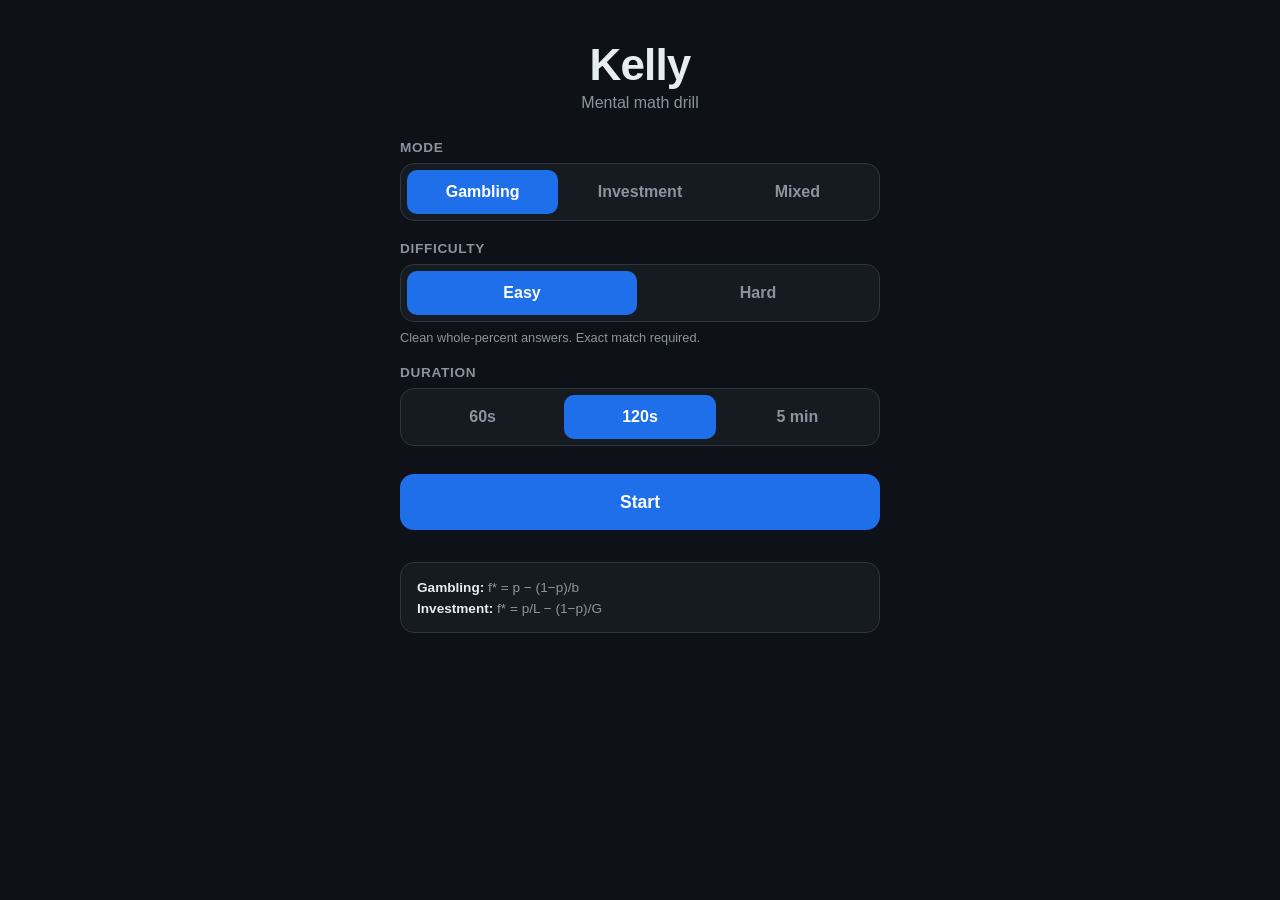
==== index.html @ 39ecc137 "kelly v1 done" ====
<!DOCTYPE html>
<html lang="en">
<head>
<meta charset="utf-8" />
<meta name="viewport" content="width=device-width, initial-scale=1, viewport-fit=cover" />
<meta name="theme-color" content="#0e1117" />
<meta name="apple-mobile-web-app-capable" content="yes" />
<meta name="apple-mobile-web-app-status-bar-style" content="black-translucent" />
<meta name="apple-mobile-web-app-title" content="Kelly" />
<title>Kelly</title>
<link rel="manifest" href="manifest.webmanifest" />
<link rel="icon" type="image/svg+xml" href="icons/icon.svg" />
<link rel="apple-touch-icon" href="icons/icon-180.png" />
<link rel="stylesheet" href="style.css" />
</head>
<body>

<main id="app">

  <!-- ============== SETTINGS SCREEN ============== -->
  <section class="screen" data-screen="settings">
    <header class="brand">
      <h1>Kelly</h1>
      <p class="tagline">Mental math drill</p>
    </header>

    <div class="setting">
      <label>Mode</label>
      <div class="seg" data-key="mode">
        <button data-val="gambling">Gambling</button>
        <button data-val="investment">Investment</button>
        <button data-val="mixed">Mixed</button>
      </div>
    </div>

    <div class="setting">
      <label>Difficulty</label>
      <div class="seg" data-key="difficulty">
        <button data-val="easy">Easy</button>
        <button data-val="hard">Hard</button>
      </div>
      <p class="hint" id="diffHint"></p>
    </div>

    <div class="setting">
      <label>Duration</label>
      <div class="seg" data-key="duration">
        <button data-val="60">60s</button>
        <button data-val="120">120s</button>
        <button data-val="300">5 min</button>
      </div>
    </div>

    <button class="btn-primary" id="startBtn">Start</button>

    <section class="history" id="history" hidden>
      <h2>Recent</h2>
      <ul id="historyList"></ul>
      <p class="best" id="best"></p>
    </section>

    <p class="formula-ref">
      <strong>Gambling:</strong> f* = p − (1−p)/b<br />
      <strong>Investment:</strong> f* = p/L − (1−p)/G
    </p>
  </section>

  <!-- ============== GAME SCREEN ============== -->
  <section class="screen" data-screen="game" hidden>
    <header class="hud">
      <div class="hud-cell">
        <span class="hud-label">Time</span>
        <span class="hud-value" id="timer">--</span>
      </div>
      <div class="hud-cell">
        <span class="hud-label">Score</span>
        <span class="hud-value" id="score">0</span>
      </div>
    </header>

    <div class="question">
      <div class="qtitle" id="qTitle">—</div>
      <div class="qlines" id="qLines"></div>
      <div class="qprompt">Kelly fraction (%)</div>
      <input
        type="text"
        inputmode="numeric"
        pattern="[0-9]*"
        autocomplete="off"
        autocorrect="off"
        spellcheck="false"
        id="answer"
        class="answer"
        aria-label="Answer in percent"
      />
      <div class="feedback" id="feedback">&nbsp;</div>
    </div>

    <div class="game-actions">
      <button class="btn-secondary" id="skipBtn">Skip</button>
      <button class="btn-secondary" id="quitBtn">Quit</button>
    </div>
  </section>

  <!-- ============== RESULTS SCREEN ============== -->
  <section class="screen" data-screen="results" hidden>
    <header class="brand">
      <h1>Time's up</h1>
    </header>

    <div class="result-card">
      <div class="big-number" id="finalScore">0</div>
      <div class="result-detail">
        <span id="finalAccuracy">—</span> accuracy
      </div>
      <div class="result-detail" id="finalBest"></div>
    </div>

    <button class="btn-primary" id="playAgainBtn">Play again</button>
    <button class="btn-secondary wide" id="backToSettingsBtn">Change settings</button>
  </section>

</main>

<script type="module" src="app.js"></script>
</body>
</html>
---- style.css ----
:root {
  --bg: #0e1117;
  --bg-card: #161b22;
  --bg-elev: #1f262f;
  --fg: #e6edf3;
  --fg-dim: #8b949e;
  --accent: #58a6ff;
  --accent-strong: #1f6feb;
  --good: #3fb950;
  --bad: #f85149;
  --border: #30363d;
  --radius: 14px;
  --tap: 56px;
}

* { box-sizing: border-box; }

html, body {
  margin: 0;
  padding: 0;
  background: var(--bg);
  color: var(--fg);
  font-family: -apple-system, BlinkMacSystemFont, "SF Pro Text", "Segoe UI", Roboto, sans-serif;
  -webkit-tap-highlight-color: transparent;
  overscroll-behavior: contain;
}

body {
  min-height: 100vh;
  min-height: 100dvh;
  padding: env(safe-area-inset-top) env(safe-area-inset-right) env(safe-area-inset-bottom) env(safe-area-inset-left);
}

#app {
  max-width: 520px;
  margin: 0 auto;
  padding: 1.25rem 1.25rem 2rem;
}

[hidden] { display: none !important; }

/* ============== Brand / headers ============== */

.brand { text-align: center; margin: 1.25rem 0 1.75rem; }
.brand h1 {
  font-size: clamp(2rem, 8vw, 2.75rem);
  margin: 0;
  letter-spacing: -0.02em;
  font-weight: 700;
}
.brand .tagline { color: var(--fg-dim); margin: 0.25rem 0 0; }

/* ============== Settings ============== */

.setting { margin: 0 0 1.25rem; }
.setting > label {
  display: block;
  font-size: 0.85rem;
  font-weight: 600;
  color: var(--fg-dim);
  text-transform: uppercase;
  letter-spacing: 0.05em;
  margin-bottom: 0.5rem;
}

.seg {
  display: grid;
  grid-auto-flow: column;
  grid-auto-columns: 1fr;
  gap: 6px;
  background: var(--bg-card);
  border: 1px solid var(--border);
  border-radius: var(--radius);
  padding: 6px;
}
.seg button {
  appearance: none;
  -webkit-appearance: none;
  border: 0;
  background: transparent;
  color: var(--fg-dim);
  font: inherit;
  font-weight: 600;
  height: 44px;
  border-radius: 10px;
  cursor: pointer;
  transition: background 0.12s, color 0.12s;
}
.seg button[aria-pressed="true"] {
  background: var(--accent-strong);
  color: white;
}
.seg button:not([aria-pressed="true"]):hover { color: var(--fg); }

.hint {
  font-size: 0.8rem;
  color: var(--fg-dim);
  margin: 0.5rem 0 0;
}

/* ============== Buttons ============== */

.btn-primary, .btn-secondary {
  appearance: none;
  -webkit-appearance: none;
  border: 0;
  font: inherit;
  font-weight: 600;
  height: var(--tap);
  border-radius: var(--radius);
  cursor: pointer;
  width: 100%;
  margin-top: 0.5rem;
  transition: filter 0.12s, transform 0.05s;
}
.btn-primary {
  background: var(--accent-strong);
  color: white;
  font-size: 1.1rem;
}
.btn-primary:active { transform: scale(0.99); filter: brightness(1.1); }

.btn-secondary {
  background: var(--bg-elev);
  color: var(--fg);
  border: 1px solid var(--border);
}
.btn-secondary.wide { width: 100%; }
.btn-secondary:active { background: var(--bg-card); }

/* ============== History ============== */

.history { margin-top: 2rem; }
.history h2 {
  font-size: 0.85rem;
  text-transform: uppercase;
  letter-spacing: 0.05em;
  color: var(--fg-dim);
  margin: 0 0 0.5rem;
}
.history ul { list-style: none; padding: 0; margin: 0; }
.history li {
  display: flex;
  justify-content: space-between;
  padding: 0.55rem 0.75rem;
  border-bottom: 1px solid var(--border);
  font-variant-numeric: tabular-nums;
}
.history .best {
  color: var(--good);
  font-weight: 600;
  margin-top: 0.75rem;
  font-size: 0.95rem;
}

.formula-ref {
  margin-top: 2rem;
  padding: 0.85rem 1rem;
  background: var(--bg-card);
  border: 1px solid var(--border);
  border-radius: var(--radius);
  font-size: 0.85rem;
  line-height: 1.55;
  color: var(--fg-dim);
  font-variant-numeric: tabular-nums;
}
.formula-ref strong { color: var(--fg); }

/* ============== Game screen ============== */

.hud {
  display: flex;
  justify-content: space-between;
  background: var(--bg-card);
  border: 1px solid var(--border);
  border-radius: var(--radius);
  padding: 0.75rem 1rem;
  margin-bottom: 1.25rem;
}
.hud-cell { display: flex; flex-direction: column; }
.hud-label {
  font-size: 0.7rem;
  text-transform: uppercase;
  letter-spacing: 0.06em;
  color: var(--fg-dim);
  font-weight: 600;
}
.hud-value {
  font-size: 1.6rem;
  font-weight: 700;
  font-variant-numeric: tabular-nums;
  letter-spacing: -0.02em;
}
.hud-value.warn { color: var(--bad); }

.question {
  background: var(--bg-card);
  border: 1px solid var(--border);
  border-radius: var(--radius);
  padding: 1.5rem 1.25rem;
  text-align: center;
  margin-bottom: 1.25rem;
}
.qtitle {
  font-size: 0.8rem;
  font-weight: 600;
  text-transform: uppercase;
  letter-spacing: 0.06em;
  color: var(--fg-dim);
  margin-bottom: 0.85rem;
}
.qlines {
  font-size: clamp(1.15rem, 5vw, 1.5rem);
  font-weight: 500;
  line-height: 1.6;
  margin-bottom: 1.5rem;
  font-variant-numeric: tabular-nums;
}
.qlines > div { padding: 2px 0; }

.qprompt {
  font-size: 0.85rem;
  color: var(--fg-dim);
  margin-bottom: 0.5rem;
}

.answer {
  appearance: none;
  -webkit-appearance: none;
  border: 0;
  background: var(--bg-elev);
  color: var(--fg);
  text-align: center;
  width: 100%;
  height: 72px;
  border-radius: var(--radius);
  font-size: 2rem;
  font-weight: 700;
  font-variant-numeric: tabular-nums;
  outline: 2px solid transparent;
  transition: outline-color 0.1s;
}
.answer:focus { outline-color: var(--accent); }
.answer.flash-good { outline-color: var(--good); }
.answer.flash-bad { outline-color: var(--bad); }

.feedback {
  height: 1.4em;
  font-size: 0.9rem;
  color: var(--fg-dim);
  margin-top: 0.5rem;
}

.game-actions {
  display: grid;
  grid-template-columns: 1fr 1fr;
  gap: 0.5rem;
}
.game-actions .btn-secondary { margin-top: 0; }

/* ============== Results ============== */

.result-card {
  background: var(--bg-card);
  border: 1px solid var(--border);
  border-radius: var(--radius);
  padding: 2rem 1.25rem;
  text-align: center;
  margin-bottom: 1.25rem;
}
.big-number {
  font-size: clamp(4rem, 18vw, 6rem);
  font-weight: 800;
  letter-spacing: -0.04em;
  line-height: 1;
  font-variant-numeric: tabular-nums;
  color: var(--fg);
}
.result-detail {
  margin-top: 0.75rem;
  color: var(--fg-dim);
  font-size: 1rem;
}
.result-detail#finalBest { color: var(--good); font-weight: 600; }
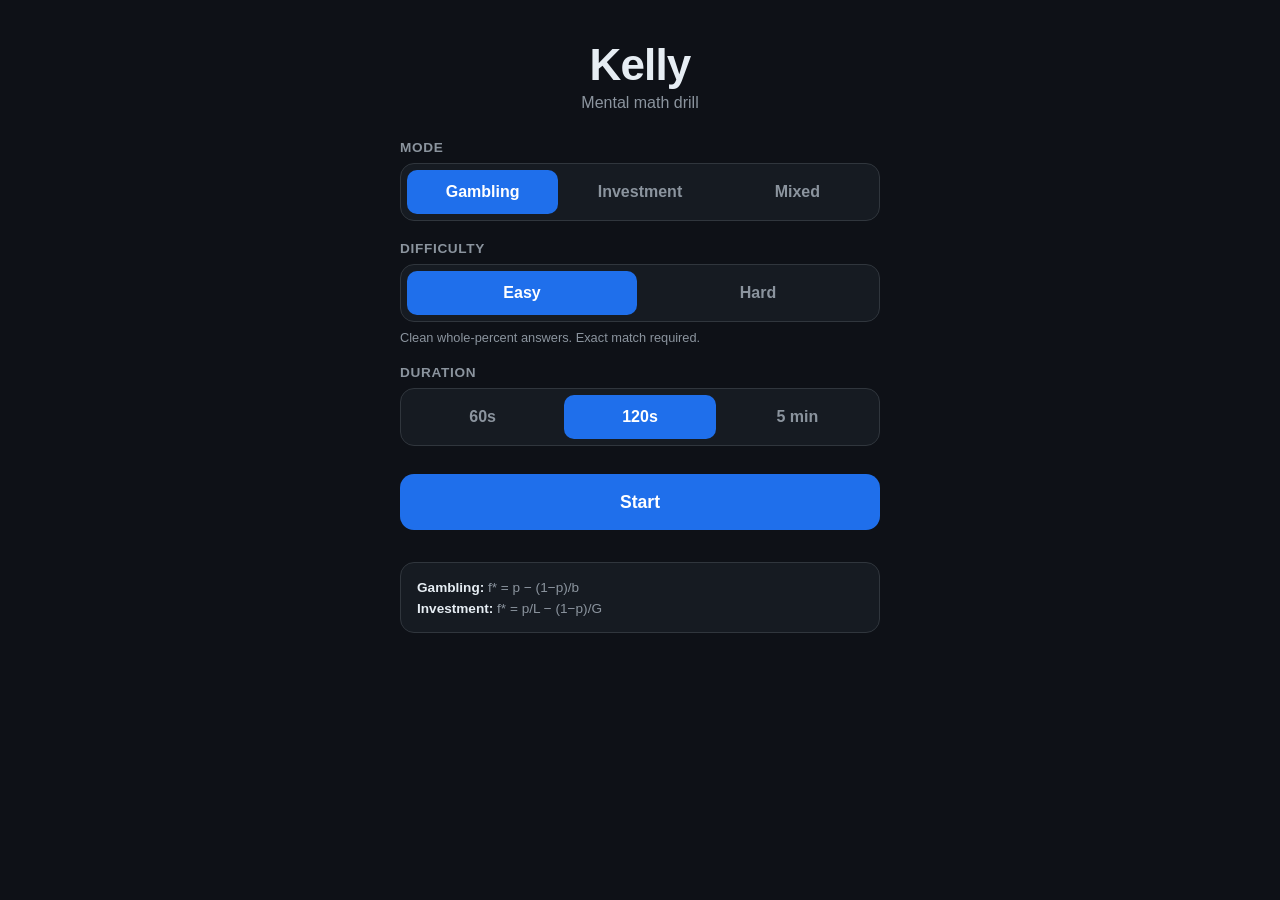
==== commit 17a422e5: "Replace Skip with Solutions button Solutions reveals the worked Kelly-formula derivation under the q" ====
--- a/index.html
+++ b/index.html
@@ -94,10 +94,11 @@
         aria-label="Answer in percent"
       />
       <div class="feedback" id="feedback">&nbsp;</div>
+      <pre class="solution" id="solution" hidden></pre>
     </div>
 
     <div class="game-actions">
-      <button class="btn-secondary" id="skipBtn">Skip</button>
+      <button class="btn-secondary" id="solutionsBtn">Solutions</button>
       <button class="btn-secondary" id="quitBtn">Quit</button>
     </div>
   </section>
--- a/style.css
+++ b/style.css
@@ -251,6 +251,21 @@
   margin-top: 0.5rem;
 }
 
+.solution {
+  text-align: left;
+  margin: 1rem 0 0;
+  padding: 0.85rem 1rem;
+  background: var(--bg-elev);
+  border: 1px solid var(--border);
+  border-radius: var(--radius);
+  font-family: ui-monospace, SFMono-Regular, Menlo, Consolas, monospace;
+  font-size: 0.95rem;
+  line-height: 1.55;
+  color: var(--fg);
+  white-space: pre;
+  overflow-x: auto;
+}
+
 .game-actions {
   display: grid;
   grid-template-columns: 1fr 1fr;
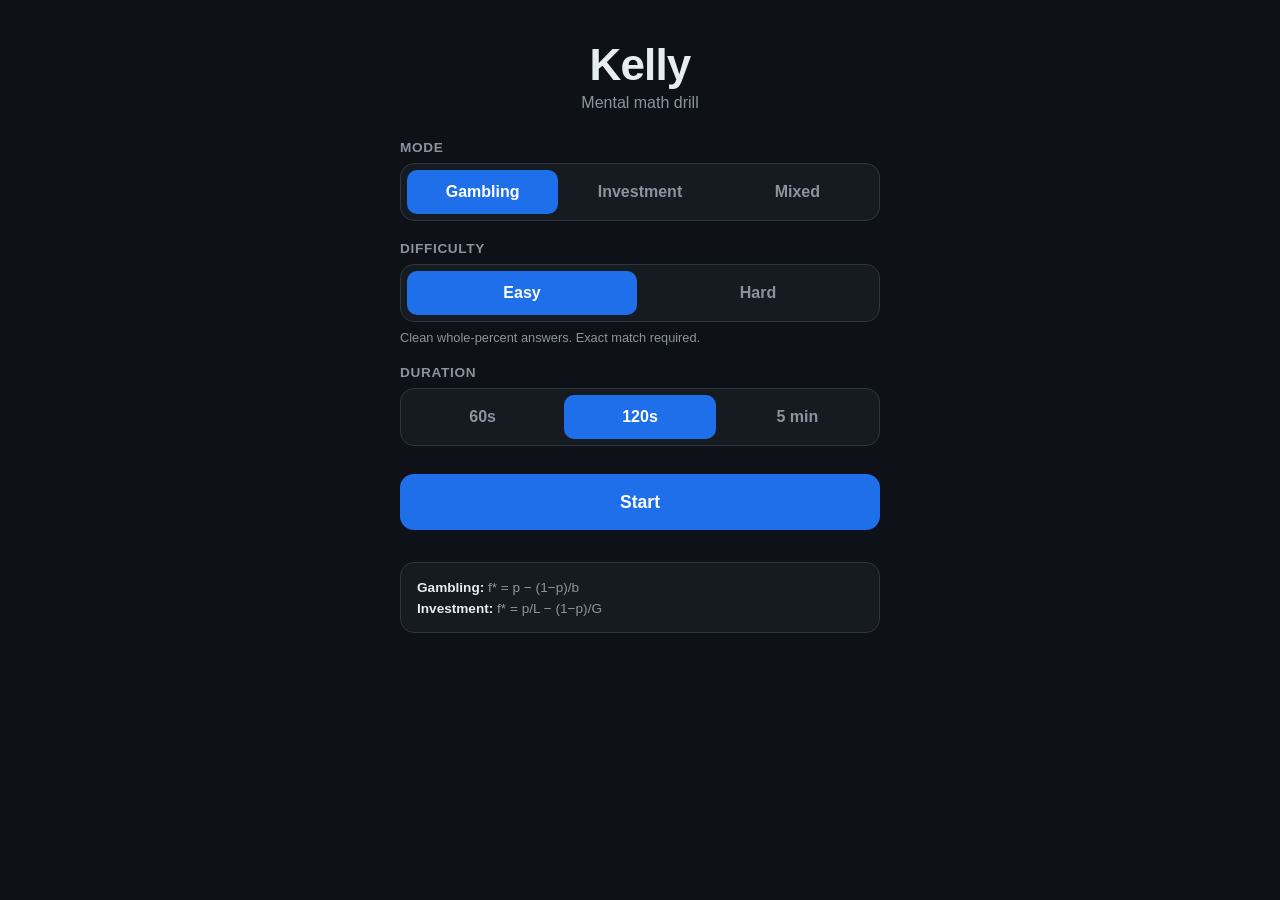
==== commit 335c533d: "backend done" ====
--- a/index.html
+++ b/index.html
@@ -19,6 +19,14 @@
 
   <!-- ============== SETTINGS SCREEN ============== -->
   <section class="screen" data-screen="settings">
+
+    <!-- Auth bar shown only on the settings screen -->
+    <div class="auth-bar" id="authBar" hidden>
+      <span class="auth-status" id="authStatus"></span>
+      <a href="dashboard.html" class="auth-link" id="dashLink" hidden>Dashboard →</a>
+      <button class="auth-btn" id="authBtn" type="button"></button>
+    </div>
+
     <header class="brand">
       <h1>Kelly</h1>
       <p class="tagline">Mental math drill</p>
--- a/style.css
+++ b/style.css
@@ -297,3 +297,151 @@
   font-size: 1rem;
 }
 .result-detail#finalBest { color: var(--good); font-weight: 600; }
+
+/* ============== Auth bar (settings screen) ============== */
+
+.auth-bar {
+  display: flex;
+  align-items: center;
+  gap: 0.5rem;
+  margin: 0 0 0.75rem;
+  padding: 0.5rem 0.75rem;
+  background: var(--bg-card);
+  border: 1px solid var(--border);
+  border-radius: 10px;
+  font-size: 0.85rem;
+}
+.auth-status {
+  flex: 1;
+  color: var(--fg-dim);
+  overflow: hidden;
+  text-overflow: ellipsis;
+  white-space: nowrap;
+}
+.auth-link {
+  color: var(--accent);
+  text-decoration: none;
+  font-weight: 600;
+  padding: 0.25rem 0.5rem;
+}
+.auth-link:hover { text-decoration: underline; }
+.auth-btn {
+  appearance: none;
+  -webkit-appearance: none;
+  border: 1px solid var(--border);
+  background: var(--bg-elev);
+  color: var(--fg);
+  font: inherit;
+  font-weight: 600;
+  font-size: 0.85rem;
+  padding: 0.4rem 0.8rem;
+  border-radius: 8px;
+  cursor: pointer;
+}
+.auth-btn:active { background: var(--bg-card); }
+
+/* ============== Dashboard ============== */
+
+.back-link {
+  display: inline-block;
+  color: var(--accent);
+  text-decoration: none;
+  font-weight: 600;
+  font-size: 0.9rem;
+  margin: 0 0 0.5rem;
+}
+.back-link:hover { text-decoration: underline; }
+
+.dashboard #app { max-width: 720px; }
+
+.auth-gate {
+  background: var(--bg-card);
+  border: 1px solid var(--border);
+  border-radius: var(--radius);
+  padding: 1.5rem 1.25rem;
+  text-align: center;
+  margin: 1rem 0;
+}
+.gate-msg {
+  color: var(--fg-dim);
+  margin: 0 0 1rem;
+  line-height: 1.5;
+}
+
+.stats-grid {
+  display: grid;
+  grid-template-columns: repeat(3, 1fr);
+  gap: 0.5rem;
+  margin: 0 0 1.25rem;
+}
+.stat-card {
+  background: var(--bg-card);
+  border: 1px solid var(--border);
+  border-radius: 10px;
+  padding: 0.6rem 0.75rem;
+  text-align: center;
+}
+.stat-label {
+  font-size: 0.7rem;
+  color: var(--fg-dim);
+  text-transform: uppercase;
+  letter-spacing: 0.05em;
+  font-weight: 600;
+  margin-bottom: 0.2rem;
+}
+.stat-value {
+  font-size: 1.4rem;
+  font-weight: 700;
+  font-variant-numeric: tabular-nums;
+  letter-spacing: -0.02em;
+}
+
+.chart-card {
+  background: var(--bg-card);
+  border: 1px solid var(--border);
+  border-radius: var(--radius);
+  padding: 0.85rem 1rem 1rem;
+  margin: 0 0 1rem;
+}
+.chart-title {
+  font-size: 0.8rem;
+  font-weight: 600;
+  text-transform: uppercase;
+  letter-spacing: 0.05em;
+  color: var(--fg-dim);
+  margin-bottom: 0.5rem;
+}
+.chart-wrap {
+  position: relative;
+  height: 220px;
+}
+.chart-wrap canvas { width: 100% !important; height: 100% !important; }
+
+.recent { margin-top: 1.5rem; }
+.recent h2 {
+  font-size: 0.85rem;
+  text-transform: uppercase;
+  letter-spacing: 0.05em;
+  color: var(--fg-dim);
+  margin: 0 0 0.5rem;
+}
+.recent ul { list-style: none; padding: 0; margin: 0; }
+.recent li {
+  display: grid;
+  grid-template-columns: auto 1fr auto;
+  gap: 0.75rem;
+  align-items: center;
+  padding: 0.55rem 0.5rem;
+  border-bottom: 1px solid var(--border);
+  font-size: 0.85rem;
+  font-variant-numeric: tabular-nums;
+}
+.recent .r-date { color: var(--fg-dim); }
+.recent .r-cfg { color: var(--fg); font-size: 0.8rem; overflow: hidden; text-overflow: ellipsis; white-space: nowrap; }
+.recent .r-score { font-weight: 600; }
+.recent .r-dim { color: var(--fg-dim); font-weight: 400; }
+
+@media (max-width: 480px) {
+  .stats-grid { grid-template-columns: repeat(2, 1fr); }
+  .recent li { grid-template-columns: auto 1fr auto; font-size: 0.8rem; gap: 0.5rem; }
+}
